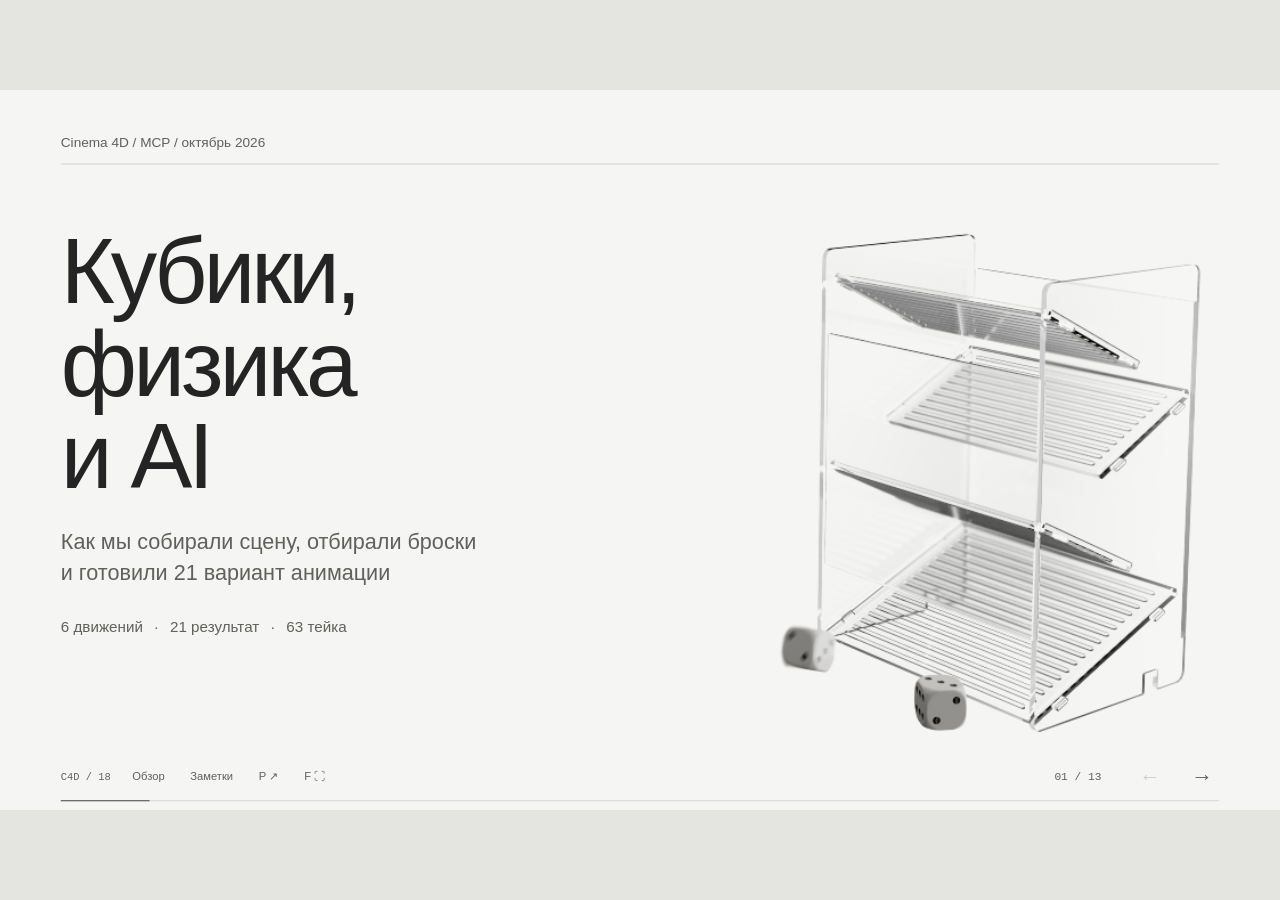
==== index.html @ 6cadf283 "Fix clipped SVG labels and preserve readable background when enlarged" ====
<!doctype html>
<html lang="ru">
<head>
<meta charset="utf-8"><meta name="viewport" content="width=device-width,initial-scale=1">
<link rel="icon" href="data:,">
<meta name="color-scheme" content="light"><title>Кубики, физика и AI · разбор кейса Cinema 4D</title>
<meta name="description" content="Разбор работы над анимацией кубиков в Cinema 4D через MCP: физика, Alembic, варианты результата и рендер."><link rel="stylesheet" href="style.css">
</head>
<body>
<div id="stage" class="stage">
<main id="deck" aria-label="Презентация: Кубики, физика и AI">

<section class="slide cover dark active" data-theme="paper" data-title="Кубики, физика и AI" data-time="35">
 <div class="cover-copy"><p class="eyebrow reveal">Cinema 4D / MCP / октябрь 2026</p><h1 class="reveal">Кубики,<br>физика<br>и AI</h1><p class="lead reveal">Как мы собирали сцену, отбирали броски<br>и готовили 21 вариант анимации</p><div class="cover-meta reveal">6 движений <span>·</span> 21 результат <span>·</span> 63 тейка</div></div>
 <figure class="hero-media reveal"><img src="assets/machine-render.png" alt="Рабочий рендер стеклянной машины с двумя кубиками"></figure>
 <template class="notes">Мы начали с фотографии аппарата, в который бросают кубики. Потом задача выросла: крупные кубики для мобильного экрана, правдоподобная физика, заданные числа, несколько движений и слои для композа. Я задавал визуальные требования и принимал результат. Агент работал с Cinema 4D через MCP, создавал сцену, готовил эксперименты и проверки. Покажу решения, которые оказались полезными, и места, где мы потратили лишние итерации.
Источник: переписка проекта; рабочий рендер из export; финальный results_manifest.json.</template>
</section>

<section class="slide paper photo-slide" data-theme="paper" data-title="Начали с фотографии" data-time="45"><p class="eyebrow reveal">01 / Референс и модель</p><h2 class="reveal">Начали с фотографии</h2><div class="input-result reveal"><figure><div class="reference-frame"><img src="assets/reference-photo.jpg" alt="Исходная фотография аппарата NARDY.PRO, которую пользователь прислал для моделирования" data-zoom></div><figcaption>На входе: фото аппарата</figcaption></figure><figure><div class="model-frame"><img src="assets/machine-render.png" alt="Смоделированная машина с кубиками" data-zoom></div><figcaption>Результат: модель и анимация в Cinema 4D</figcaption></figure></div><template class="notes">Я прислал фотографию аппарата и попросил собрать упрощённую модель без брендинга. Геометрия должна была оставаться удобной для ручной правки в Cinema 4D. Позже мы увеличили кубики ради читаемости на мобильном экране. Справа показан рабочий рендер модели.

Большая часть полезных уточнений появилась после просмотра сцены. Например, первоначальная геометрия могла выглядеть похоже на референс, но мешала кубикам проходить на следующий этаж. Потом я уточнил, что из камеры важны пересечения с первым и третьим этажами, а задняя стенка и скрытые платформы допускают пересечения. Так мы сузили задачу: исправляли пересечения, которые были видны в кадре.
Источник: сообщения о геометрии платформ и допустимых пересечениях в версиях 11–12.</template></section>

<section class="slide paper" data-theme="paper" data-title="Как устроен кубик в сцене" data-time="50">
 <p class="eyebrow reveal">02 · Архитектура сцены</p><h2 class="reveal">Как устроен кубик в сцене</h2>
 <div class="architecture"><div class="diagram-wrap"><svg class="cube-diagram" viewBox="0 0 660 450" role="img" aria-label="Слева крупная геометрия кубика с точками на гранях. Справа меньший коллайдер без точек.">
<g stroke="#242424" stroke-width="2" stroke-linejoin="round"><path fill="#fafaf8" d="M35 170 165 105 295 170 165 235Z"/><path fill="#e9e9e5" d="M35 170 165 235 165 385 35 320Z"/><path fill="#f0f0ed" d="M165 235 295 170 295 320 165 385Z"/></g>
<g fill="#242424"><ellipse cx="165" cy="170" rx="12" ry="6"/>
<g transform="matrix(1 .5 0 1 35 170)"><ellipse cx="44" cy="44" rx="10" ry="13"/><ellipse cx="86" cy="105" rx="10" ry="13"/></g>
<g transform="matrix(1 -.5 0 1 165 235)"><ellipse cx="32" cy="36" rx="10" ry="13"/><ellipse cx="65" cy="75" rx="10" ry="13"/><ellipse cx="98" cy="114" rx="10" ry="13"/></g></g>
<g fill="#bf422c" fill-opacity=".055" stroke="#bf422c" stroke-width="2" stroke-dasharray="7 6" stroke-linejoin="round"><path d="M395 200 480 158 565 200 565 298 480 340 395 298Z"/><path fill="none" d="M395 200 480 242 565 200M480 242V340"/></g>
<g font-family="Arial,sans-serif" font-size="23" text-anchor="middle"><text x="165" y="64" fill="#242424">Геометрия</text><text x="480" y="117" fill="#ac3925">Коллайдер</text></g>
</svg><p class="diagram-caption">Схема соотношения геометрии и коллайдера.<br>Размеры условные.</p></div><div class="representations">
  <article class="reveal"><span class="big-index">01</span><h3>Видимая<br>модель</h3><p>Крупнее для<br>мобильного экрана.</p></article>
  <article class="reveal"><span class="big-index">02</span><h3>Физический<br>коллайдер</h3><p>Меньше геометрии<br>внутри машины.</p></article>
  <article class="reveal"><span class="big-index">03</span><h3>Число<br>в финале</h3><p>Заранее выбираем,<br>какая грань будет сверху.</p></article>
  <article class="reveal"><span class="big-index">04</span><h3>Записанное<br>движение</h3><p>Кэш Alembic<br>для всех слоёв.</p></article>
 </div></div>
 <p class="takeaway reveal">Python использовали для сборки и проверок; в сцене оставляли нативные контроллеры.</p>
 <template class="notes">Запрос «без кучи Python-нод» не означал отказ от кода автоматизации. Код через MCP собирал нативные объекты и настройки Cinema 4D. Дальше сцена воспроизводилась с нативными контроллерами, Xpresso и кэшем. Видимая модель, коллайдер, ориентация чисел и кэш движения выполняли разные задачи. Крупная модель помогала читаемости, а меньший коллайдер позволял пройти внутри машины. Пересечения всё равно приходилось проверять из рабочей камеры.
Источник: переписка о нативном сетапе и размере кубиков; исходники физики; variants18.py и build18.py.</template>
</section>

<section class="slide paper intersection-problem" data-theme="paper" data-title="Кубик проходил сквозь платформу" data-time="35"><p class="eyebrow reveal">03 / Что было не так</p><h2 class="reveal">Кубик проходил сквозь платформу</h2><figure class="intersection-proof reveal"><img src="assets/intersection-frame04.svg?v=2" alt="Боковая проекция кубика A и верхней платформы: пересечение до исправления и отсутствие пересечения после сдвига" data-zoom><figcaption>По сохранённым данным сцены · кубик A · кадр 4 · верхняя платформа</figcaption></figure><p class="takeaway">Коллайдер был меньше модели. Он опирался на платформу, а видимый кубик уходил внутрь неё.</p><template class="notes">Это боковая проекция сохранённой геометрии, а не скриншот Cinema 4D. Взяты реальные точки модели и положение верхней платформы из manual11_source.json: кубик A, кадр 4. Слева исходное положение; красным выделена область пересечения проекций кубика и платформы. Пространственное пересечение этого кадра также подтверждается проверкой по разделяющим осям. Справа к тем же точкам применён сохранённый сдвиг из manual11_solution.json. Вращение не меняется. Толщина поверхности платформы в данных учитывает верх рёбер. Этот пример показывает ручную коррекцию версии 11, а не результат поздней настройки коллайдеров. Для камеры были важны первая и третья платформы; скрытые пересечения со второй, нижней и задней стенкой допускались.</template></section>

<section class="slide paper methods-slide" data-theme="paper" data-title="Четыре способа обойти пересечение" data-time="55"><p class="eyebrow reveal">04 / Что пробовали</p><h2 class="reveal">Четыре способа обойти пересечение</h2><div class="method-illustrations"><article class="reveal"><h3>Рост после выхода</h3><svg viewBox="0 0 310 230" aria-label="Кубик постепенно увеличивается после выхода"><path d="M25 155H285" stroke="#738084" stroke-width="9"/><g class="grow-demo"><g class=""><rect x="110" y="90" width="96" height="96" rx="12" fill="#d5d5d0" stroke="#242424" stroke-width="2"/><circle cx="124" cy="108" r="7" fill="#242424"/><circle cx="192" cy="168" r="7" fill="#242424"/></g></g></svg><p>Размер менялся на глазах.</p><p class="method-status">Отказались</p></article><article class="reveal"><h3>Обрезка геометрии</h3><svg viewBox="0 0 310 230" aria-label="Выступающая часть кубика обрезается"><defs><clipPath id="cut-demo"><rect width="310" height="155"/></clipPath></defs><g class="cut-ghost"><g class=""><rect x="110" y="90" width="96" height="96" rx="12" fill="#d5d5d0" stroke="#242424" stroke-width="2"/><circle cx="124" cy="108" r="7" fill="#242424"/><circle cx="192" cy="168" r="7" fill="#242424"/></g></g><g clip-path="url(#cut-demo)"><g class=""><rect x="110" y="90" width="96" height="96" rx="12" fill="#d5d5d0" stroke="#242424" stroke-width="2"/><circle cx="124" cy="108" r="7" fill="#242424"/><circle cx="192" cy="168" r="7" fill="#242424"/></g></g><path d="M25 155H285" stroke="#738084" stroke-width="9"/></svg><p>Часть кубика исчезала.</p><p class="method-status">Отказались</p></article><article class="reveal"><h3>Сдвиг анимации</h3><svg viewBox="0 0 310 230" aria-label="Сдвигаем геометрию кубика вверх"><path d="M25 155H285" stroke="#738084" stroke-width="9"/><g opacity=".15"><g class=""><rect x="110" y="90" width="96" height="96" rx="12" fill="#d5d5d0" stroke="#242424" stroke-width="2"/><circle cx="124" cy="108" r="7" fill="#242424"/><circle cx="192" cy="168" r="7" fill="#242424"/></g></g><g class="manual-lift"><rect x="110" y="90" width="96" height="96" rx="12" fill="#d5d5d0" stroke="#242424" stroke-width="2"/><circle cx="124" cy="108" r="7" fill="#242424"/><circle cx="192" cy="168" r="7" fill="#242424"/></g><path d="M239 132V90m-7 8 7-8 7 8" stroke="#ac3925" stroke-width="2" fill="none"/></svg><p>Каждый бросок нужно править.</p><p class="method-status">Приняли в версии 11</p></article><article class="reveal"><h3>Подъём коллайдера</h3><svg viewBox="0 0 310 230" aria-label="Поднимаем коллайдер платформы; геометрия платформы остаётся на месте"><path d="M25 155H285" stroke="#738084" stroke-width="9"/><g class="collider-lift"><g class=""><rect x="110" y="90" width="96" height="96" rx="12" fill="#d5d5d0" stroke="#242424" stroke-width="2"/><circle cx="124" cy="108" r="7" fill="#242424"/><circle cx="192" cy="168" r="7" fill="#242424"/></g><rect x="135" y="115" width="46" height="40" fill="none" stroke="#ac3925" stroke-dasharray="5 4" stroke-width="2"/><path d="M25 155H285" stroke="#ac3925" stroke-width="2" stroke-dasharray="7 5"/></g></svg><p>Платформа остаётся на месте.</p><p class="method-status">Продолжили в версии 12</p></article></div><p class="takeaway">Условные схемы сбоку. Серое: геометрия. Красный пунктир: коллайдер.</p><template class="notes">Анимации на этом слайде схематичные и объясняют механизм каждого эксперимента; это не записи симуляций. Рост выглядит как изменение размера кубика на глазах. Обрезка убирает выступающую часть геометрии. Ручная коррекция сдвигает записанную анимацию, сохраняя её вращение. В последнем варианте поднимали невидимый коллайдер платформы, чтобы маленький коллайдер кубика встречал опору раньше. Сама платформа оставалась на месте.
Мы попробовали несколько способов обойти несоответствие большого кубика и небольшой машины. Плавный рост выглядел искусственно. Обрезку кубиков в местах пересечения с этажами тоже отбросили. В версии 11 вручную корректировали записанную физику, сохраняя вращение, и этот эксперимент приняли. Но для множества бросков такой подход становится дорогим. В версии 12 проверили изменение коллайдеров видимых этажей. В финальном отчёте этого эксперимента указан подъём на 2,5 сантиметра. Изменение коллайдеров позволило проверить другой способ расчёта вместо ручной правки каждого броска.
Источник: переписка версий 03, 09, 11 и 12; collider12_final_verification.json; manual11_subframe_verification.json.</template></section>

<section class="slide paper" data-theme="paper" data-title="Меняем числа, сохраняем бросок" data-time="55">
 <p class="eyebrow reveal">05 · Управляемый игровой результат</p><h2 class="reveal">Меняем числа,<br>сохраняем бросок</h2>
 <div class="motion-layout">
  <div class="motion-copy reveal"><div class="code-flow"><div><span>ROOT</span> Записанная физика</div><div><span>MESH</span> Заранее выбранная верхняя грань</div></div></div>
  <div class="pairs reveal"><figure><div class="dice-crop"><img src="assets/pair-1-1.png" alt="Поза T03 с результатом 1:1"></div><figcaption>1 : 1</figcaption></figure><figure><div class="dice-crop"><img src="assets/pair-1-3.png" alt="Та же поза T03 с результатом 1:3"></div><figcaption>1 : 3</figcaption></figure><p class="pair-note">Один физический вариант T03</p></div>
 </div>
 <p class="takeaway reveal">Один бросок, разные числа. Выбираем грань до начала анимации.</p>
 <template class="notes">Траектория и вращение физического корня записаны в кэш. Геометрия с цифрами получает постоянную допустимую ориентацию куба, чтобы в конце сверху была нужная грань. При этом нужно компенсировать положение модели, иначе можно сместить её центр или нарушить контакт с полом. Числа меняются без нового расчёта физики и без анимации доворота в финале. Когда мы заметили странное вращение, отдельно проверяли корневое движение и ориентацию геометрии, чтобы искать причину в нужном слое.
Источник: нативный контроллер 07 DICE RESULT; area08_solver.py; кадры одного варианта T03 с разными результатами.</template>
</section>

<section class="slide dark" data-theme="paper" data-title="Шесть движений, 21 результат, 63 тейка" data-time="55">
 <p class="eyebrow reveal">06 · Масштабирование без новых симуляций</p><div class="number-strip reveal"><div><strong>6</strong><span>сохранённых движений</span></div><i>→</i><div><strong>21</strong><span>пара без учёта порядка</span></div><i>→</i><div><strong>63</strong><span>рендерных тейка</span></div></div>
 <div class="combinations reveal"><div><div id="pair-matrix" aria-label="21 комбинация чисел двух кубиков"></div><p class="micro matrix-hint">Выберите пару, чтобы увидеть её вариант.</p></div><div class="result-detail"><p class="micro">Назначение для выбранной пары</p><h3 id="selected-pair">1 : 3</h3><p id="selected-motion" class="detail-motion">Движение T03</p><p id="selected-values">Дальний 1 · ближний 3</p><div class="pass-line">Beauty <span>·</span> Shadows <span>·</span> Reflections</div><p class="small-copy">Одна библиотека Alembic:<br>движения двух кубиков в шести временных участках.<br>Геометрия остаётся в сцене.</p></div></div>
 <p class="matrix-balance reveal">Порядок пары в данных и порядок кубиков в кадре разделили.<br><strong>Большая цифра: дальний 8 / ближний 7</strong> среди 15 непарных результатов.</p>
 <template class="notes">Все комбинации двух обычных кубиков без учёта порядка дают 21 результат, включая шесть дублей. Мы распределили их по шести сохранённым движениям и подготовили по три слоя на каждый результат, всего 63 тейка. Для этого не потребовались 63 независимые симуляции. В библиотеке Alembic записаны трансформы двух кубиков; варианты переключаются временным смещением. Геометрия и материалы остаются в сцене. Для motion blur записывали промежуточные отсчёты, а единицы кэша проверяли в сантиметрах. Камеру, ранее импортированную из Blender, сохраняли.
Источник: results18_manifest_final.json; variants18.py; build18.py. Матрица на слайде построена из финального манифеста. Ещё обнаружился визуальный перекос: сортировка пар давала большую цифру преимущественно ближнему кубику. Порядок хранения пары и назначение кубикам разделили; среди 15 непарных результатов большая цифра теперь на дальнем кубике в 8 случаях, на ближнем в 7.</template>
</section>

<section class="slide paper video-slide" data-theme="paper" data-title="T06: заменили сид" data-time="65"><p class="eyebrow reveal">07 / Проверка движения</p><h2 class="reveal">T06: заменили сид</h2><div class="comparison comparison-large reveal" data-sync="quality"><figure><video src="assets/t06-before-landing.mp4" autoplay loop muted playsinline preload="auto" aria-label="T06 до замены сида"></video><figcaption>До · сид 531638</figcaption></figure><figure><video src="assets/t06-after-landing.mp4" autoplay loop muted playsinline preload="auto" aria-label="Принятый T06"></video><figcaption>Принято · сид 293535</figcaption></figure></div><p class="media-caption">Кадры 40–75 · 25 fps · без ручной правки движения</p><template class="notes">Правильные верхние грани и попадание в зону ещё не означают, что бросок выглядит естественно. Мы оценивали остаточное вращение при малом перемещении и повторное движение после почти полной остановки. Но эти численные признаки были эвристиками, а не полноценной оценкой правдоподобия. В T06 я продолжал замечать доворот, хотя технические проверки проходили. В сравнении показан фрагмент кадров 40–75 двух сидов при 25 кадрах в секунду. У принятого варианта заметное движение заканчивается примерно к 55-му кадру. Поэтому после численных проверок мы смотрели анимацию.
Источник: обратная связь по T06; repair18.py; исходные кадры сидов 531638 и 293535; t06_round3/verified.json.

В одном журнале осталось 520 проверок, не прошедших заданный фильтр. Попадание двух крупных кубиков в узкую область сильно ограничивало выбор. Вернулись к кандидату из ранних тестов. Его контрольная сетка выходила за границу примерно на четверть миллиметра; этот допуск обсудили перед приёмкой. Движение при этом не сдвигали вручную и алгоритм не меняли. Этот вариант приняли. В следующий раз я бы согласовал допуски до перебора. Журнал с параметрами и результатами помог вернуться к раннему варианту.
Источник: t06_round3/trials.json, 520 записей; t06_round3/verified.json, худший margin −0,0247226 см; сообщение «Фиксируем Т06».</template></section>

<section class="slide paper takes-slide" data-theme="paper" data-title="21 результат × 3 слоя = 63 тейка" data-time="35"><p class="eyebrow reveal">08 / Подготовка к рендеру</p><h2 class="reveal">21 результат × 3 слоя = 63 тейка</h2><div class="takes-layout reveal"><figure class="take-list-shot"><img src="assets/cinema4d-takes.png" alt="Скриншот Cinema 4D: группы 01–21 и три рендерных тейка первой группы" data-zoom><figcaption>21 группа результатов в Cinema 4D</figcaption></figure><div class="takes-explanation"><p>Для каждой пары чисел:</p><figure><img src="assets/cinema4d-takes-detail.png" alt="Вложенные тейки Beauty, Shadows и Reflections в Cinema 4D" data-zoom><figcaption>Фрагмент менеджера Takes</figcaption></figure><p class="small-copy">Beauty · Shadows · Reflections</p><p class="small-copy">Все три слоя используют одно движение.</p></div></div><template class="notes">На скриншоте настоящая сцена версии 18. Всего 21 группа результатов. В каждой три отмеченных рендерных тейка: Beauty, Shadows и Reflections. Получается 63 тейка для рендера. На общем скриншоте первая группа раскрыта, остальные свёрнуты, чтобы весь список поместился на экран. Крупный фрагмент справа показывает три слоя одной группы.
Источник: скриншоты открытой сцены `_18` в Cinema 4D, 02.11.2026; финальный манифест результатов.</template></section>

<section class="slide dark" data-theme="paper" data-title="Почему отражения выглядели пустыми" data-time="50">
 <p class="eyebrow reveal">09 · Рендер и композ</p><h2 class="reveal">Отражения были в RGB.<br>Alpha скрывала результат.</h2>
 <div class="render-passes reveal"><figure><div class="pass-image"><img src="assets/pass-beauty.png" alt="Тестовый Beauty машины и кубиков"></div><figcaption><strong>Beauty</strong><span>Машина и кубики</span></figcaption></figure><figure><div class="pass-image"><img src="assets/pass-shadows-alpha.png" alt="Alpha-канал тестового слоя теней на полу"></div><figcaption><strong>Shadows</strong><span>Alpha тестового слоя</span></figcaption></figure><figure><div class="pass-image"><img src="assets/pass-reflections-rgb.png" alt="RGB тестового слоя отражений на полу"></div><figcaption><strong>Reflections</strong><span>RGB · яркость ×4 для просмотра</span></figcaption></figure></div>
 
 <p class="takeaway reveal">Три слоя для композа. Лишние AOV убрали.</p>
 <template class="notes">В композе нужны были отдельные beauty, тени и отражения на полу, а стекло должно было сохранять прозрачность. Слой отражений выглядел пустым, и мы разбирались с интерпретацией alpha в After Effects. RGB и alpha проверяли отдельно. Здесь показаны тестовые изображения слоёв: для Shadows выведен alpha-канал, для Reflections яркость RGB увеличена в четыре раза только для просмотра. Это не доказательство готовности любого композа на произвольном фоне. Лишние AOV из тейка отражений убрали, сохранили DWAB и Refraction Affects Alpha для стекла.
Источник: переписка версий 13–15 и скриншот Interpret Footage; тестовые PNG слоёв; финальные настройки в описании версии 18.</template>
</section>

<section class="slide paper six-slide" data-theme="paper" data-title="Сравнивали шесть бросков одновременно" data-time="45"><p class="eyebrow reveal">10 / Превью для обсуждения</p><h2 class="reveal">Сравнивали шесть бросков одновременно</h2><figure class="six-video reveal"><video src="assets/review-six.mp4" poster="assets/review-six.png" autoplay loop muted playsinline controls preload="auto" aria-label="Шесть принятых вариантов физики T01–T06"></video><figcaption>T01–T06 · одинаковый ракурс · сиды подписаны в кадре</figcaption></figure><template class="notes">Когда я сказал, что вижу будто то же самое, агент сравнил старые и новые траектории и проверил используемый кэш. Изменения в данных действительно были. Однако общая сетка из 21 комбинации оказалась неудобной для обсуждения шести физических вариантов. Мы пересобрали превью: шесть крупных бросков, понятные T01–T06, сиды в кадре, отдельно сравнение до и после. Я после этого подтвердил, что вижу изменения. Точную техническую причину проблемы с отображением мы не установили, поэтому не называем её доказанным багом плеера или кэша.
Источник: сообщения «Ты мне не то видео показываешь» и «Теперь вижу»; свежие превью и проверка траекторий сохранённой сцены.</template></section>

<section class="slide paper annotation-slide" data-theme="paper" data-title="История изменений хранится в файле сцены" data-time="55"><p class="eyebrow reveal">11 / Scene → Annotation</p><h2 class="reveal">История изменений хранится в файле сцены</h2><div class="annotation-layout reveal"><div class="annotation-intro"><p>История версий<br>в теге Annotation.</p><p class="small-copy">Выбираем тег<br>у объекта Scene.<br><br>Справа открываются<br>записи об изменениях.</p></div><figure><div class="annotation-interface"><img src="assets/cinema4d-annotation-interface.png" alt="Интерфейс Cinema 4D: объект Scene и выбранный тег Annotation слева, его текст в панели Attributes справа" data-zoom><span class="tag-highlight" aria-hidden="true"></span></div><figcaption>Scene → Annotation → Attributes · нажмите для увеличения</figcaption></figure></div><p class="takeaway">T02 и T03 приняли раньше. При замене T06 их движение не меняли.</p><template class="notes">В длительном диалоге легко потерять, какой вариант уже принят и какой файл действительно актуален. Поэтому историю перенесли в Annotation на null-объекте Scene и дополнили манифестами и версиями кэша. Договорились: после приёмки T02 и T03 следующий эксперимент не должен менять их движение. В последней проверке сравнивали матрицы геометрии на промежуточных отсчётах, отчёт дал нулевую разницу. Cinema 4D также зависала во время тестов, поэтому копии и сохранения были частью процесса. Команды MCP исполнялись в главном потоке приложения. Длинные превью запускали через C4DThread, статус читали отдельно. Открытый Alembic не перезаписывали: для обновлений давали новое имя библиотеке, а тейки выбирали временной участок.
Источник: Annotation на Scene; t06_round3/accepted_verification.json; переписка о зависаниях и перезапусках Cinema 4D.</template></section>

<section class="slide lime" data-theme="paper" data-title="Что повторим в следующем проекте" data-time="40">
 <p class="eyebrow reveal">Выводы из кейса</p><h2 class="reveal">Что повторим<br>в следующем проекте</h2>
 <ol class="closing-list"><li class="reveal"><span>01</span>Разделять геометрию, физику и числа</li><li class="reveal"><span>02</span>Заранее согласовывать допуски</li><li class="reveal"><span>03</span>Не менять уже принятые броски</li><li class="reveal"><span>04</span>Показывать варианты рядом и подписывать сиды</li></ol>
 <div class="closing-bottom reveal"><blockquote>«Фиксируем Т06»</blockquote><p>6 принятых движений<br>21 результат · 63 рендерных тейка</p></div>
 <template class="notes">Я задавал требования к кадру и принимал анимацию. Агент переводил обратную связь в изменения сцены, варианты и проверки. В следующем проекте я бы раньше разделил представления объекта, явно задал допуски, завёл журнал экспериментов и сразу договорился о формате ревью. Мы не измеряли экономию времени относительно ручной работы, поэтому не делаем заявления об ускорении в несколько раз. Обсудить с командой стоит, какие результаты и проверки стоит сохранять в других задачах.
Источник: итоговая приёмка T06 и выводы по этому проекту. Заявления об экономии времени не измерялись.</template>
</section>
</main>
<footer class="hud" aria-label="Управление презентацией"><div class="hud-left"><span class="deck-mark">C4D / 18</span><button id="overview-toggle" title="Обзор слайдов (O)">Обзор</button><button id="notes-toggle" title="Заметки докладчика (N)">Заметки</button><button id="presenter-toggle" title="Заметки в отдельном окне (P)">P ↗</button><button id="fullscreen-toggle" title="Полный экран (F)">F ⛶</button></div><div class="hud-right"><span id="counter" aria-live="polite">01 / 13</span><button id="prev" aria-label="Предыдущий слайд">←</button><button id="next" aria-label="Следующий слайд">→</button></div><div class="progress-track"><div id="progress"></div></div></footer>
<aside id="notes" class="notes-panel" aria-label="Заметки докладчика" hidden><div><p class="micro">Заметки докладчика · N закрыть</p><button id="notes-close" aria-label="Закрыть заметки">×</button></div><h3 id="notes-title"></h3><p id="notes-body"></p></aside>
<div id="overview" class="overview" hidden><header><h2>Содержание</h2><button id="overview-close">Закрыть · Esc</button></header><div id="overview-items"></div></div>
</div>
<dialog id="image-viewer" aria-label="Изображение крупным планом"><button id="image-close" aria-label="Закрыть изображение">Закрыть · Esc</button><img id="image-large" alt=""></dialog>
<script src="assets/case-data.js"></script><script src="deck.js"></script>
</body></html>
---- style.css ----
:root{--ink:#242424;--paper:#f5f5f3;--soft:#60605d;--accent:#ac3925;--rule:#c8c8c3;--scale:1;--direction:1}*{box-sizing:border-box}html,body{margin:0;width:100%;height:100%;overflow:hidden}body{background:#e4e4e0;color:var(--ink);font-family:Arial,Helvetica,sans-serif;-webkit-font-smoothing:antialiased}button{font:inherit;cursor:pointer}button:focus-visible{outline:2px solid var(--accent);outline-offset:4px}.stage{position:absolute;left:50%;top:50%;width:1600px;height:900px;transform:translate(-50%,-50%) scale(var(--scale));transform-origin:center;background:var(--paper);overflow:hidden}#deck{position:absolute;inset:0}.slide{position:absolute;inset:0;display:flex;flex-direction:column;padding:54px 76px 103px;visibility:hidden;opacity:0;pointer-events:none;transform:translateX(calc(var(--direction)*14px));transition:opacity .28s ease,transform .42s cubic-bezier(.2,.7,.2,1);background:var(--paper)}.slide.active{visibility:visible;opacity:1;pointer-events:auto;transform:none;z-index:2}.slide.leaving{visibility:visible;opacity:0;transform:translateX(calc(var(--direction)*-10px));z-index:1}h1,h2,h3,p,figure,blockquote{margin:0}h1{font-size:116px;line-height:1;letter-spacing:-5px;font-weight:400}h2{font-size:62px;line-height:1.08;letter-spacing:-1.8px;font-weight:400;max-width:1400px}h3{font-size:30px;line-height:1.16;font-weight:400;letter-spacing:-.5px}p{font-size:27px;line-height:1.4}.eyebrow{font-size:17px;line-height:1.4;margin-bottom:33px;padding-bottom:14px;border-bottom:1px solid var(--rule);color:var(--soft);letter-spacing:0}.micro{font-family:Arial,sans-serif;font-size:17px;line-height:1.4;color:var(--soft)}.small-copy{font-size:22px;line-height:1.4;color:var(--soft)}.large-copy{font-size:35px;line-height:1.25}.takeaway{font-size:23px;line-height:1.35;margin-top:auto;padding-top:17px;border-top:1px solid var(--rule);color:var(--soft)}.takeaway strong{font-weight:400;color:var(--ink)}figcaption{font-size:18px;line-height:1.4;color:var(--soft)}figure img,figure video{display:block;max-width:100%}.active .reveal{animation:appear .4s ease both;animation-delay:calc(var(--order,0)*25ms)}@keyframes appear{from{opacity:0;transform:translateY(6px)}to{opacity:1;transform:none}}
/* The case object, not a decorative hero. */
.cover{justify-content:center}.cover-copy{width:800px;z-index:2}.cover .eyebrow{position:absolute;top:54px;left:76px;right:76px}.cover h1{margin-bottom:31px}.cover .lead{font-size:27px;line-height:1.4;color:var(--soft)}.cover-meta{font-size:19px;margin-top:38px;color:var(--soft)}.cover-meta span{margin:0 9px}.hero-media{position:absolute;right:63px;top:127px;width:640px;height:650px}.hero-media img{width:570px;margin:auto;image-rendering:auto}.hero-media figcaption{position:absolute;bottom:0;left:75px;font-size:16px}.brief-flow{display:flex;align-items:center;justify-content:space-between;margin:37px 0 43px;border-top:1px solid var(--rule);border-bottom:1px solid var(--rule);padding:19px 0;font-size:24px}.brief-flow i{font-style:normal;color:var(--soft)}.quote-pair{display:grid;grid-template-columns:1.15fr 1fr;gap:100px}.quote-pair blockquote{font-size:43px;line-height:1.23;max-width:640px}.constraint{padding-top:7px}.constraint .micro{margin-bottom:18px;color:var(--accent)}.constraint h3{font-size:35px;margin-bottom:20px}.constraint p:not(.micro){font-size:24px;color:var(--soft)}
/* One diagram + annotated parts. */
.architecture{display:grid;grid-template-columns:650px 1fr;gap:60px;margin-top:30px}.cube-diagram{display:block;width:610px;height:418px}.diagram-caption{font-size:16px;color:var(--soft);padding-left:44px;margin-top:8px}.representations{display:grid;grid-template-columns:1fr 1fr;column-gap:40px;row-gap:24px;padding-top:10px}.representations article{position:relative;padding-top:17px;border-top:1px solid var(--rule)}.big-index{font:15px ui-monospace,monospace;color:var(--accent);position:absolute;right:0;top:21px}.representations h3{font-size:27px;margin-bottom:15px}.representations p{font-size:21px;line-height:1.4;color:var(--soft)}
.experiment-list{margin-top:47px}.experiment{display:grid;grid-template-columns:38px 337px 1fr 250px;align-items:start;gap:18px;padding:24px 0;border-top:1px solid var(--rule)}.experiment>span{font:16px ui-monospace,monospace;color:var(--soft);padding-top:5px}.experiment h3{font-size:27px}.experiment p{font-size:23px;color:var(--soft);max-width:570px}.experiment b{font-size:19px;font-weight:400;line-height:1.4;color:var(--soft);padding-top:3px}.experiment .approved{color:var(--accent)}
.motion-layout{display:grid;grid-template-columns:1fr 1fr;gap:70px;margin-top:42px}.motion-copy>p:last-child{font-size:24px;color:var(--soft)}.code-flow{margin:24px 0;font-size:23px;line-height:1.5}.code-flow div{padding:13px 0;border-top:1px solid var(--rule)}.code-flow span{display:inline-block;width:100px;font:18px ui-monospace,monospace;color:var(--accent)}.pairs{display:grid;grid-template-columns:1fr 1fr;gap:14px;align-content:start}.pairs figure{background:#ddd}.dice-crop{width:100%;height:254px;overflow:hidden;position:relative}.dice-crop img{position:absolute;max-width:none;width:1162px;height:1162px;left:calc(50% - 617px);top:-807px}.pairs figcaption{padding:13px 0;text-align:center;font-size:29px;color:var(--ink);background:var(--paper)}.pair-note{grid-column:1/-1;text-align:center;font-size:18px;color:var(--soft)}
.number-strip{display:flex;justify-content:space-between;align-items:center;margin:0 0 23px}.number-strip>div{display:flex;align-items:center;gap:22px}.number-strip strong{font-size:84px;line-height:1.1;letter-spacing:-3px;font-weight:400}.number-strip span{font-size:26px;max-width:190px;line-height:1.25}.number-strip i{font-size:35px;color:#888;font-style:normal}.combinations{display:grid;grid-template-columns:650px 1fr;gap:95px;margin-top:18px}.matrix{border-collapse:separate;border-spacing:6px;font-family:ui-monospace,monospace}.matrix th{font-size:18px;color:var(--soft);font-weight:400;width:64px;height:27px}.matrix td{width:70px;height:45px}.matrix button{width:100%;height:100%;background:transparent;border:1px solid var(--rule);color:var(--ink);font:20px ui-monospace,monospace;transition:background .2s,color .2s}.matrix button:hover{background:#deded8}.matrix button.selected{background:var(--ink);color:var(--paper);border-color:var(--ink)}.matrix .void{color:#bbb;text-align:center}.matrix-hint{font-size:16px;margin:14px 0 0 78px}.result-detail{padding-left:35px;padding-top:7px;border-left:1px solid var(--rule)}.result-detail h3{font-size:60px;letter-spacing:-2px;margin:14px 0 6px}.result-detail>p:not(.micro):not(.small-copy){font-size:24px;margin:6px 0}.pass-line{font-size:20px;margin:22px 0}.pass-line span{padding:0 7px;color:var(--soft)}.result-detail .small-copy{font-size:21px}.matrix-balance{font-size:21px;color:var(--soft);line-height:1.3;margin-top:auto;border-top:1px solid var(--rule);padding-top:15px}.matrix-balance strong{font-weight:400;color:var(--ink)}
.quality-layout{display:grid;grid-template-columns:430px 1fr;gap:62px;margin-top:43px}.quality-copy h3{font-size:26px;margin-bottom:11px}.quality-copy>p{font-size:23px;color:var(--soft);margin-bottom:26px}.quality-copy .quality-quote{font-size:27px;color:var(--ink);margin-top:27px;line-height:1.3}.text-button{border:0;background:transparent;color:var(--accent);padding:5px 0;font-size:19px;text-decoration:underline;text-underline-offset:5px}.comparison{display:grid;grid-template-columns:1fr 1fr;gap:18px;align-content:start}.comparison video{width:100%;height:374px;object-fit:contain;background:#626262}.comparison figcaption{padding-top:13px;font-size:20px}.comparison .clip-note{grid-column:1/-1;font-size:16px;color:var(--soft);margin-top:0}
.search-story{display:grid;grid-template-columns:1fr 1.1fr;gap:90px;margin-top:40px}.search-count>strong{font-size:154px;font-weight:400;letter-spacing:-6px;line-height:1.1}.search-count p{font-size:27px;margin-top:16px}.search-resolution{padding-left:48px;padding-top:20px;border-left:1px solid var(--rule)}.search-resolution>p{font-size:30px;line-height:1.25}.tolerance{margin:29px 0;display:flex;align-items:center;gap:27px}.tolerance strong{font-size:66px;line-height:1;letter-spacing:-2px;font-weight:400;white-space:nowrap}.tolerance small{font-size:29px}.tolerance span{font-size:21px;line-height:1.4}.search-resolution .small-copy{font-size:22px}
.render-passes{display:grid;grid-template-columns:repeat(3,1fr);gap:26px;margin-top:30px}.pass-image{height:260px;position:relative;overflow:hidden;background:#171717}.pass-image img{max-width:none;position:absolute;width:472px;height:472px;left:calc(50% - 342px);top:-212px;object-fit:contain}.render-passes figure:last-child img{filter:brightness(4)}.render-passes figcaption{display:flex;flex-direction:column;gap:4px;padding-top:14px}.render-passes figcaption strong{font-size:25px;font-weight:400;color:var(--ink)}.render-passes figcaption span{font-size:18px}.render-lesson{font-size:26px;line-height:1.3;margin-top:27px}.render-lesson+.takeaway{font-size:22px}
.review-layout{display:grid;grid-template-columns:420px 1fr;gap:58px;align-items:start;margin-top:34px}.old-review>img{width:420px;margin-top:13px}.old-review blockquote{font-size:31px;line-height:1.25;margin-top:25px;max-width:410px}.new-review video{width:900px;height:427px;object-fit:contain;background:#262626}.new-review figcaption{font-size:18px;margin-top:10px}
.state-layout{display:grid;grid-template-columns:1.2fr 1fr;gap:110px;margin-top:38px}.plain-list{list-style:none;padding:0;margin:25px 0}.plain-list li{font-size:24px;line-height:1.4;padding:10px 0;border-bottom:1px solid var(--rule)}.state-copy .small-copy{font-size:21px}.state-record{border-top:1px solid var(--ink);padding-top:18px;font-family:ui-monospace,monospace}.record-top{font-size:17px;color:var(--soft);margin-bottom:17px}.state-record>p{font:31px Arial,sans-serif;margin-bottom:22px}.state-record>div:not(.record-top){display:grid;grid-template-columns:65px 1fr 88px;padding:14px 0;border-top:1px solid var(--rule);font-size:24px}.state-record b{font-weight:400}.state-record em{font-size:18px;font-style:normal;align-self:center;color:var(--soft)}.state-record footer{display:flex;gap:26px;align-items:center;margin-top:24px}.state-record footer strong{font-size:67px;font-weight:400;line-height:1}.state-record footer span{font:20px/1.4 Arial,sans-serif;color:var(--soft)}
.closing-list{list-style:none;padding:0;margin:39px 0 0}.closing-list li{font-size:30px;line-height:1.3;padding:18px 0;border-top:1px solid var(--rule)}.closing-list li span{font:17px ui-monospace,monospace;color:var(--soft);margin-right:28px;display:inline-block;width:30px}.closing-bottom{display:flex;justify-content:space-between;align-items:end;margin-top:auto}.closing-bottom blockquote{font-size:40px;letter-spacing:-1px}.closing-bottom p{font-size:21px;text-align:right;line-height:1.4;color:var(--soft)}
.hud{position:absolute;bottom:24px;left:76px;right:76px;height:36px;z-index:10;display:flex;align-items:center;justify-content:space-between;color:var(--soft)}.hud-left,.hud-right{display:flex;align-items:center;gap:22px}.deck-mark{font-size:13px;font-family:ui-monospace,monospace}.hud button{border:0;background:transparent;color:inherit;font-size:14px;padding:7px 5px;transition:color .2s}.hud button:hover{color:var(--ink)}.hud-right button{font-size:27px;padding:0 8px}.hud-right button:disabled{opacity:.25;cursor:default}#counter{font:14px ui-monospace,monospace;min-width:76px}.progress-track{position:absolute;left:0;right:0;bottom:-13px;height:1px;background:#d0d0ca}#progress{height:1px;background:var(--ink);width:8.333%;transition:width .4s ease}.notes-panel{position:absolute;right:24px;top:24px;bottom:84px;width:550px;padding:30px;background:var(--paper);color:var(--ink);z-index:30;box-shadow:0 0 0 100vmax #0007;overflow:auto;border:1px solid var(--rule)}.notes-panel>div{display:flex;justify-content:space-between;align-items:start;gap:20px}.notes-panel button{background:none;border:0;font-size:28px}.notes-panel h3{font-size:31px;margin:25px 0 20px}.notes-panel #notes-body{font-size:23px;line-height:1.5;white-space:pre-line}.notes-panel .micro{font-size:14px}.overview{position:absolute;inset:0;padding:65px 76px;background:var(--paper);z-index:40;overflow:auto}.overview header{display:flex;justify-content:space-between;align-items:center;margin-bottom:35px}.overview h2{font-size:48px}.overview header button{background:none;border:0;font-size:20px}#overview-items{display:grid;grid-template-columns:1fr 1fr;gap:0 58px}#overview-items button{display:flex;text-align:left;align-items:center;gap:20px;background:transparent;border:0;border-top:1px solid var(--rule);color:inherit;padding:22px 0;font-size:24px;line-height:1.2;transition:color .2s}#overview-items button span{color:var(--soft);font:17px ui-monospace,monospace}#overview-items button.current,#overview-items button:hover{color:var(--accent)}[hidden]{display:none!important}.notes-panel:not([hidden]),.overview:not([hidden]){animation:appear .25s ease both}@media(prefers-reduced-motion:reduce){*,*:before,*:after{animation:none!important;transition:none!important}}@media print{html,body{overflow:visible;height:auto;background:white}.stage{position:static;transform:none;width:1600px;height:auto;overflow:visible}.slide{position:relative;visibility:visible;opacity:1;transform:none;height:900px;page-break-after:always;break-after:page}.reveal{animation:none!important}.hud,.notes-panel,.overview{display:none!important}*{-webkit-print-color-adjust:exact;print-color-adjust:exact}@page{size:1600px 900px;margin:0}}
.hero-media figcaption{bottom:-20px}
/* Larger evidence, short on-slide captions. */
.input-result{display:grid;grid-template-columns:1fr 1fr;gap:80px;margin-top:22px}.input-result figure{min-width:0}.reference-frame,.model-frame{height:545px;position:relative;overflow:hidden}.reference-frame{background:#fff}.reference-frame img{position:absolute;max-width:none;width:790px;height:auto;top:-232px;left:calc(50% - 395px)}.model-frame img{height:100%;width:100%;object-fit:contain}.input-result figcaption{font-size:24px;padding-top:14px;text-align:center}.photo-slide h2{font-size:56px}.photo-slide .eyebrow{margin-bottom:22px}
.comparison-large{margin:25px auto 0;grid-template-columns:1fr 1fr;gap:34px;width:1120px}.comparison-large video{height:490px;width:100%;object-fit:contain;background:#626262}.comparison-large figcaption{font-size:25px}.media-caption{font-size:19px;color:var(--soft);text-align:center;margin-top:20px}.video-slide h2{font-size:56px}
.takes-layout{display:grid;grid-template-columns:520px 1fr;gap:90px;margin-top:22px}.take-list-shot{display:flex;flex-direction:column;align-items:center}.take-list-shot>img{height:565px;width:auto}.take-list-shot figcaption{padding-top:10px}.takes-explanation{padding-top:25px}.takes-explanation>p{font-size:30px;margin-bottom:26px}.takes-explanation figure{margin:20px 0 28px}.takes-explanation img{width:100%;max-height:340px;object-fit:contain;object-position:left top}.takes-explanation figcaption{padding-top:10px}.takes-explanation .small-copy{font-size:25px;color:var(--soft)}
.six-video{margin:20px auto 0;width:100%;text-align:center}.six-video video{width:100%;height:570px;object-fit:contain;background:transparent}.six-video figcaption{font-size:20px;margin-top:9px}.six-slide h2{font-size:52px}.six-slide .eyebrow{margin-bottom:20px}
.annotation-layout{display:grid;grid-template-columns:300px 1fr;gap:60px;align-items:start;margin-top:58px}.annotation-intro p{font-size:30px;line-height:1.4}.annotation-intro .small-copy{font-size:22px;margin-top:42px}.annotation-layout figure img{width:100%;max-height:480px;object-fit:contain}.annotation-layout figcaption{margin-top:16px;font-size:20px}.annotation-slide h2{font-size:55px}
.render-passes{margin-top:32px}.pass-image{height:360px}.pass-image img{width:610px;height:610px;left:calc(50% - 440px);top:-250px}.render-passes figcaption span{font-size:19px}.render-passes figcaption{padding-top:13px}
.motion-layout{grid-template-columns:390px 1fr;gap:65px;margin-top:48px}.motion-copy{padding-top:45px}.pairs .dice-crop{height:350px}.pairs .dice-crop img{width:1450px;height:1450px;left:calc(50% - 770px);top:-1005px}.pairs figcaption{font-size:33px}.code-flow div{font-size:25px}.code-flow span{display:block;margin-bottom:8px}
img[data-zoom]{cursor:zoom-in}img[data-zoom]:focus-visible{outline:2px solid var(--accent);outline-offset:5px}#image-viewer{position:fixed;inset:0;margin:auto;width:96vw;height:94vh;max-width:none;max-height:none;border:0;padding:55px 24px 20px;background:#202020;color:#fff;overflow:auto}#image-viewer::backdrop{background:#000b}#image-large{display:block;max-width:100%;max-height:100%;width:auto;height:auto;object-fit:contain;margin:auto}#image-close{position:absolute;right:22px;top:14px;border:0;background:none;color:#eee;font-size:18px;padding:8px;cursor:pointer}
.intersection-proof{margin-top:24px}.intersection-proof img{width:100%;height:535px;object-fit:contain}.intersection-proof figcaption{text-align:center;font-size:18px;margin-top:5px}.intersection-problem h2,.methods-slide h2{font-size:55px}.intersection-problem .takeaway{font-size:23px}.method-illustrations{display:grid;grid-template-columns:repeat(4,1fr);gap:30px;margin-top:65px}.method-illustrations h3{font-size:28px;min-height:68px}.method-illustrations svg{display:block;width:100%;height:270px;overflow:visible}.method-illustrations p{font-size:23px;color:var(--soft);line-height:1.35;margin-top:17px}.method-illustrations .method-status{color:var(--ink);font-size:21px;margin-top:23px}.methods-slide .takeaway{font-size:21px}.grow-demo{transform-origin:158px 155px;animation:growth 5s ease-in-out infinite}.manual-lift,.collider-lift{animation:lift 5s ease-in-out infinite}.cut-ghost{animation:cutaway 5s ease-in-out infinite}.slide:not(.active) .grow-demo,.slide:not(.active) .manual-lift,.slide:not(.active) .collider-lift,.slide:not(.active) .cut-ghost{animation-play-state:paused}@keyframes growth{0%,15%,100%{transform:translateY(-31px) scale(.58)}55%,85%{transform:translateY(-31px) scale(1)}}@keyframes lift{0%,15%,100%{transform:translateY(0)}55%,85%{transform:translateY(-31px)}}@keyframes cutaway{0%,15%,100%{opacity:1}55%,85%{opacity:0}}@media(prefers-reduced-motion:reduce){.grow-demo{transform:translateY(-31px)}.manual-lift,.collider-lift{transform:translateY(-31px)}.cut-ghost{opacity:0}}
.annotation-layout{grid-template-columns:275px 1fr;gap:55px;margin-top:24px;align-items:center}.annotation-intro p{font-size:28px}.annotation-intro .small-copy{font-size:23px;margin-top:32px}.annotation-interface{position:relative;width:704px;margin:auto}.annotation-layout .annotation-interface img{width:100%;height:auto;max-height:none;display:block}.tag-highlight{position:absolute;left:37.2%;top:19.1%;width:3.1%;height:3.1%;border:2px solid #ff724e;pointer-events:none}.annotation-layout figcaption{text-align:center;font-size:17px;margin-top:9px}.annotation-slide h2{font-size:51px}
.annotation-interface{width:860px}.tag-highlight{top:25.2%;height:4.1%}
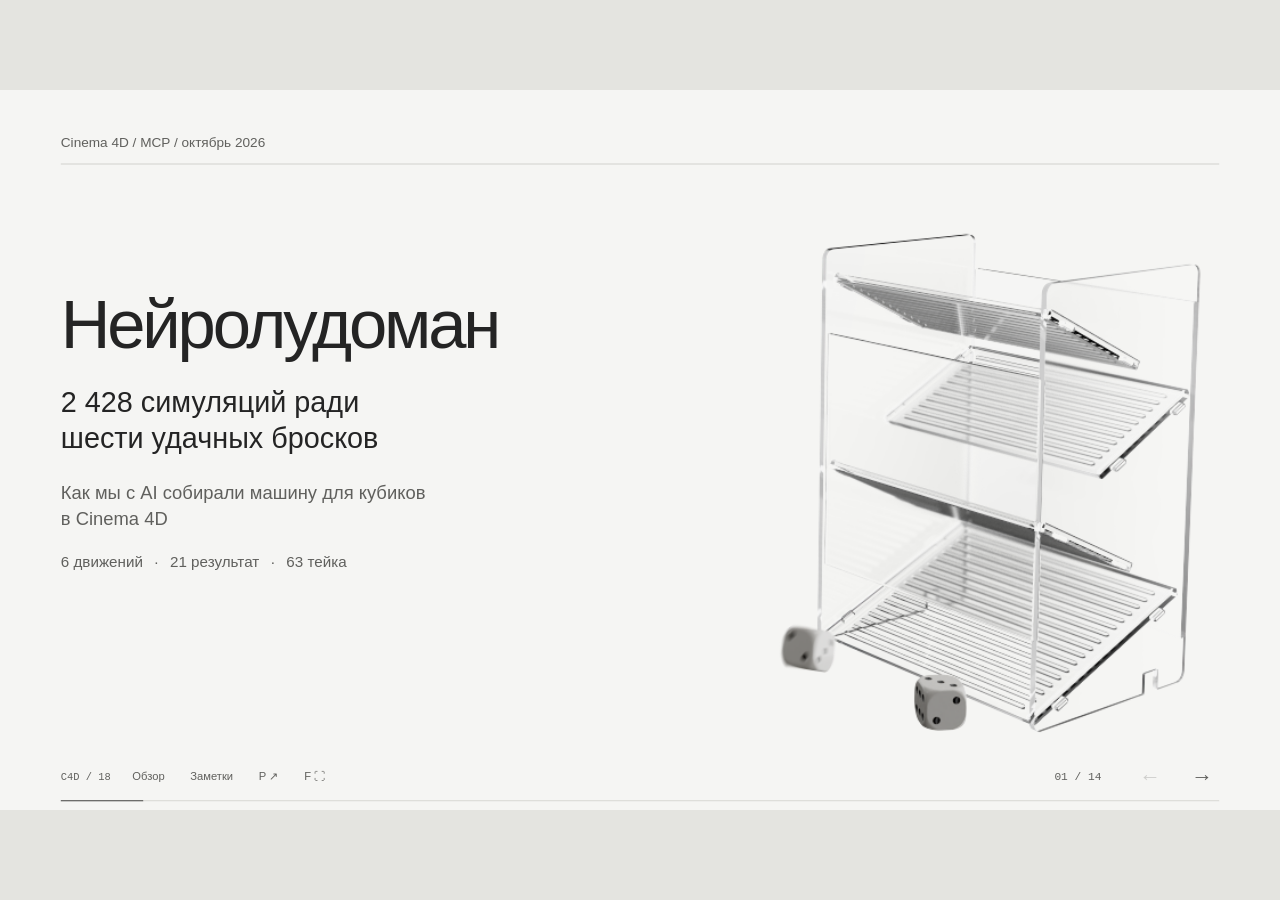
==== commit b6d5fd39: "Rename deck Neuro-ludoman and add looping final render" ====
--- a/index.html
+++ b/index.html
@@ -3,15 +3,15 @@
 <head>
 <meta charset="utf-8"><meta name="viewport" content="width=device-width,initial-scale=1">
 <link rel="icon" href="data:,">
-<meta name="color-scheme" content="light"><title>Кубики, физика и AI · разбор кейса Cinema 4D</title>
+<meta name="color-scheme" content="light"><title>Нейролудоман · разбор кейса Cinema 4D</title>
 <meta name="description" content="Разбор работы над анимацией кубиков в Cinema 4D через MCP: физика, Alembic, варианты результата и рендер."><link rel="stylesheet" href="style.css">
 </head>
 <body>
 <div id="stage" class="stage">
-<main id="deck" aria-label="Презентация: Кубики, физика и AI">
+<main id="deck" aria-label="Презентация: Нейролудоман">
 
-<section class="slide cover dark active" data-theme="paper" data-title="Кубики, физика и AI" data-time="35">
- <div class="cover-copy"><p class="eyebrow reveal">Cinema 4D / MCP / октябрь 2026</p><h1 class="reveal">Кубики,<br>физика<br>и AI</h1><p class="lead reveal">Как мы собирали сцену, отбирали броски<br>и готовили 21 вариант анимации</p><div class="cover-meta reveal">6 движений <span>·</span> 21 результат <span>·</span> 63 тейка</div></div>
+<section class="slide cover dark active" data-theme="paper" data-title="Нейролудоман" data-time="35">
+ <div class="cover-copy"><p class="eyebrow reveal">Cinema 4D / MCP / октябрь 2026</p><h1 class="reveal">Нейролудоман</h1><p class="lead reveal">2 428 симуляций ради<br>шести удачных бросков</p><p class="cover-context reveal">Как мы с AI собирали машину для кубиков<br>в Cinema 4D</p><div class="cover-meta reveal">6 движений <span>·</span> 21 результат <span>·</span> 63 тейка</div></div>
  <figure class="hero-media reveal"><img src="assets/machine-render.png" alt="Рабочий рендер стеклянной машины с двумя кубиками"></figure>
  <template class="notes">Мы начали с фотографии аппарата, в который бросают кубики. Потом задача выросла: крупные кубики для мобильного экрана, правдоподобная физика, заданные числа, несколько движений и слои для композа. Я задавал визуальные требования и принимал результат. Агент работал с Cinema 4D через MCP, создавал сцену, готовил эксперименты и проверки. Покажу решения, которые оказались полезными, и места, где мы потратили лишние итерации.
 Источник: переписка проекта; рабочий рендер из export; финальный results_manifest.json.</template>
@@ -42,7 +42,9 @@
 Источник: переписка о нативном сетапе и размере кубиков; исходники физики; variants18.py и build18.py.</template>
 </section>
 
-<section class="slide paper intersection-problem" data-theme="paper" data-title="Кубик проходил сквозь платформу" data-time="35"><p class="eyebrow reveal">03 / Что было не так</p><h2 class="reveal">Кубик проходил сквозь платформу</h2><figure class="intersection-proof reveal"><img src="assets/intersection-frame04.svg?v=2" alt="Боковая проекция кубика A и верхней платформы: пересечение до исправления и отсутствие пересечения после сдвига" data-zoom><figcaption>По сохранённым данным сцены · кубик A · кадр 4 · верхняя платформа</figcaption></figure><p class="takeaway">Коллайдер был меньше модели. Он опирался на платформу, а видимый кубик уходил внутрь неё.</p><template class="notes">Это боковая проекция сохранённой геометрии, а не скриншот Cinema 4D. Взяты реальные точки модели и положение верхней платформы из manual11_source.json: кубик A, кадр 4. Слева исходное положение; красным выделена область пересечения проекций кубика и платформы. Пространственное пересечение этого кадра также подтверждается проверкой по разделяющим осям. Справа к тем же точкам применён сохранённый сдвиг из manual11_solution.json. Вращение не меняется. Толщина поверхности платформы в данных учитывает верх рёбер. Этот пример показывает ручную коррекцию версии 11, а не результат поздней настройки коллайдеров. Для камеры были важны первая и третья платформы; скрытые пересечения со второй, нижней и задней стенкой допускались.</template></section>
+<section class="slide paper intersection-problem" data-theme="paper" data-title="Запекли физику и поправили траекторию" data-time="50"><p class="eyebrow reveal">03 / Что было не так</p><h2 class="reveal">Запекли физику и поправили траекторию</h2><div class="bake-sequence reveal"><span>Рассчитали физику</span><i>→</i><span>Запекли движение в кэш</span><i>→</i><span>Поправили траекторию</span></div><p class="manual-request reveal">Я попросил агента попробовать вручную отодвинуть кубики от платформ,<br>взяв за основу запечённую симуляцию и сохранив вращение.</p><figure class="intersection-proof reveal"><img src="assets/intersection-frame04.svg?v=2" alt="Боковая проекция кубика A и верхней платформы: пересечение до исправления и отсутствие пересечения после сдвига" data-zoom><figcaption>По сохранённым данным сцены · кубик A · кадр 4 · верхняя платформа</figcaption></figure><p class="takeaway">Версию 11 приняли. Но для каждого нового броска такую правку пришлось бы повторять.</p><template class="notes">Сначала рассчитали настоящую физику и запекли движение кубиков. Затем я попросил агента на основе этого кэша попробовать вручную поправить траекторию: отодвинуть кубики от видимых платформ, по возможности сохранив исходное движение и вращение. Поправки положения записали отдельно от исходной анимации, чтобы их можно было редактировать. Вращение оставили исходным. Этот эксперимент версии 11 приняли. Для новых бросков пришлось бы повторять коррекцию, поэтому дальше попробовали изменить коллайдеры платформ.
+
+Это боковая проекция сохранённой геометрии, а не скриншот Cinema 4D. Взяты реальные точки модели и положение верхней платформы из manual11_source.json: кубик A, кадр 4. Слева исходное положение; красным выделена область пересечения проекций кубика и платформы. Пространственное пересечение этого кадра также подтверждается проверкой по разделяющим осям. Справа к тем же точкам применён сохранённый сдвиг из manual11_solution.json. Вращение не меняется. Толщина поверхности платформы в данных учитывает верх рёбер. Этот пример показывает ручную коррекцию версии 11, а не результат поздней настройки коллайдеров. Для камеры были важны первая и третья платформы; скрытые пересечения со второй, нижней и задней стенкой допускались.</template></section>
 
 <section class="slide paper methods-slide" data-theme="paper" data-title="Четыре способа обойти пересечение" data-time="55"><p class="eyebrow reveal">04 / Что пробовали</p><h2 class="reveal">Четыре способа обойти пересечение</h2><div class="method-illustrations"><article class="reveal"><h3>Рост после выхода</h3><svg viewBox="0 0 310 230" aria-label="Кубик постепенно увеличивается после выхода"><path d="M25 155H285" stroke="#738084" stroke-width="9"/><g class="grow-demo"><g class=""><rect x="110" y="90" width="96" height="96" rx="12" fill="#d5d5d0" stroke="#242424" stroke-width="2"/><circle cx="124" cy="108" r="7" fill="#242424"/><circle cx="192" cy="168" r="7" fill="#242424"/></g></g></svg><p>Размер менялся на глазах.</p><p class="method-status">Отказались</p></article><article class="reveal"><h3>Обрезка геометрии</h3><svg viewBox="0 0 310 230" aria-label="Выступающая часть кубика обрезается"><defs><clipPath id="cut-demo"><rect width="310" height="155"/></clipPath></defs><g class="cut-ghost"><g class=""><rect x="110" y="90" width="96" height="96" rx="12" fill="#d5d5d0" stroke="#242424" stroke-width="2"/><circle cx="124" cy="108" r="7" fill="#242424"/><circle cx="192" cy="168" r="7" fill="#242424"/></g></g><g clip-path="url(#cut-demo)"><g class=""><rect x="110" y="90" width="96" height="96" rx="12" fill="#d5d5d0" stroke="#242424" stroke-width="2"/><circle cx="124" cy="108" r="7" fill="#242424"/><circle cx="192" cy="168" r="7" fill="#242424"/></g></g><path d="M25 155H285" stroke="#738084" stroke-width="9"/></svg><p>Часть кубика исчезала.</p><p class="method-status">Отказались</p></article><article class="reveal"><h3>Сдвиг анимации</h3><svg viewBox="0 0 310 230" aria-label="Сдвигаем геометрию кубика вверх"><path d="M25 155H285" stroke="#738084" stroke-width="9"/><g opacity=".15"><g class=""><rect x="110" y="90" width="96" height="96" rx="12" fill="#d5d5d0" stroke="#242424" stroke-width="2"/><circle cx="124" cy="108" r="7" fill="#242424"/><circle cx="192" cy="168" r="7" fill="#242424"/></g></g><g class="manual-lift"><rect x="110" y="90" width="96" height="96" rx="12" fill="#d5d5d0" stroke="#242424" stroke-width="2"/><circle cx="124" cy="108" r="7" fill="#242424"/><circle cx="192" cy="168" r="7" fill="#242424"/></g><path d="M239 132V90m-7 8 7-8 7 8" stroke="#ac3925" stroke-width="2" fill="none"/></svg><p>Каждый бросок нужно править.</p><p class="method-status">Приняли в версии 11</p></article><article class="reveal"><h3>Подъём коллайдера</h3><svg viewBox="0 0 310 230" aria-label="Поднимаем коллайдер платформы; геометрия платформы остаётся на месте"><path d="M25 155H285" stroke="#738084" stroke-width="9"/><g class="collider-lift"><g class=""><rect x="110" y="90" width="96" height="96" rx="12" fill="#d5d5d0" stroke="#242424" stroke-width="2"/><circle cx="124" cy="108" r="7" fill="#242424"/><circle cx="192" cy="168" r="7" fill="#242424"/></g><rect x="135" y="115" width="46" height="40" fill="none" stroke="#ac3925" stroke-dasharray="5 4" stroke-width="2"/><path d="M25 155H285" stroke="#ac3925" stroke-width="2" stroke-dasharray="7 5"/></g></svg><p>Платформа остаётся на месте.</p><p class="method-status">Продолжили в версии 12</p></article></div><p class="takeaway">Условные схемы сбоку. Серое: геометрия. Красный пунктир: коллайдер.</p><template class="notes">Анимации на этом слайде схематичные и объясняют механизм каждого эксперимента; это не записи симуляций. Рост выглядит как изменение размера кубика на глазах. Обрезка убирает выступающую часть геометрии. Ручная коррекция сдвигает записанную анимацию, сохраняя её вращение. В последнем варианте поднимали невидимый коллайдер платформы, чтобы маленький коллайдер кубика встречал опору раньше. Сама платформа оставалась на месте.
 Мы попробовали несколько способов обойти несоответствие большого кубика и небольшой машины. Плавный рост выглядел искусственно. Обрезку кубиков в местах пересечения с этажами тоже отбросили. В версии 11 вручную корректировали записанную физику, сохраняя вращение, и этот эксперимент приняли. Но для множества бросков такой подход становится дорогим. В версии 12 проверили изменение коллайдеров видимых этажей. В финальном отчёте этого эксперимента указан подъём на 2,5 сантиметра. Изменение коллайдеров позволило проверить другой способ расчёта вместо ручной правки каждого броска.
@@ -91,15 +93,29 @@
 <section class="slide paper annotation-slide" data-theme="paper" data-title="История изменений хранится в файле сцены" data-time="55"><p class="eyebrow reveal">11 / Scene → Annotation</p><h2 class="reveal">История изменений хранится в файле сцены</h2><div class="annotation-layout reveal"><div class="annotation-intro"><p>История версий<br>в теге Annotation.</p><p class="small-copy">Выбираем тег<br>у объекта Scene.<br><br>Справа открываются<br>записи об изменениях.</p></div><figure><div class="annotation-interface"><img src="assets/cinema4d-annotation-interface.png" alt="Интерфейс Cinema 4D: объект Scene и выбранный тег Annotation слева, его текст в панели Attributes справа" data-zoom><span class="tag-highlight" aria-hidden="true"></span></div><figcaption>Scene → Annotation → Attributes · нажмите для увеличения</figcaption></figure></div><p class="takeaway">T02 и T03 приняли раньше. При замене T06 их движение не меняли.</p><template class="notes">В длительном диалоге легко потерять, какой вариант уже принят и какой файл действительно актуален. Поэтому историю перенесли в Annotation на null-объекте Scene и дополнили манифестами и версиями кэша. Договорились: после приёмки T02 и T03 следующий эксперимент не должен менять их движение. В последней проверке сравнивали матрицы геометрии на промежуточных отсчётах, отчёт дал нулевую разницу. Cinema 4D также зависала во время тестов, поэтому копии и сохранения были частью процесса. Команды MCP исполнялись в главном потоке приложения. Длинные превью запускали через C4DThread, статус читали отдельно. Открытый Alembic не перезаписывали: для обновлений давали новое имя библиотеке, а тейки выбирали временной участок.
 Источник: Annotation на Scene; t06_round3/accepted_verification.json; переписка о зависаниях и перезапусках Cinema 4D.</template></section>
 
-<section class="slide lime" data-theme="paper" data-title="Что повторим в следующем проекте" data-time="40">
- <p class="eyebrow reveal">Выводы из кейса</p><h2 class="reveal">Что повторим<br>в следующем проекте</h2>
- <ol class="closing-list"><li class="reveal"><span>01</span>Разделять геометрию, физику и числа</li><li class="reveal"><span>02</span>Заранее согласовывать допуски</li><li class="reveal"><span>03</span>Не менять уже принятые броски</li><li class="reveal"><span>04</span>Показывать варианты рядом и подписывать сиды</li></ol>
- <div class="closing-bottom reveal"><blockquote>«Фиксируем Т06»</blockquote><p>6 принятых движений<br>21 результат · 63 рендерных тейка</p></div>
- <template class="notes">Я задавал требования к кадру и принимал анимацию. Агент переводил обратную связь в изменения сцены, варианты и проверки. В следующем проекте я бы раньше разделил представления объекта, явно задал допуски, завёл журнал экспериментов и сразу договорился о формате ревью. Мы не измеряли экономию времени относительно ручной работы, поэтому не делаем заявления об ускорении в несколько раз. Обсудить с командой стоит, какие результаты и проверки стоит сохранять в других задачах.
-Источник: итоговая приёмка T06 и выводы по этому проекту. Заявления об экономии времени не измерялись.</template>
+<section class="slide paper results-slide" data-theme="paper" data-title="Что мне понравилось в этой работе" data-time="55">
+ <p class="eyebrow reveal">Итоги</p><h2 class="reveal">Что мне понравилось в этой работе</h2>
+ <div class="results-layout">
+ <div class="results-points">
+ <article class="reveal"><span>01</span><div><h3>Модель по фотографии</h3><p>Воссоздали аппарат обычными примитивами.<br>Геометрия осталась редактируемой, без Python-нод.</p></div></article>
+ <article class="reveal"><span>02</span><div><h3>Физика с заданным местом посадки</h3><p>Агент менял сиды и проверял попадание в зону.<br>Я смотрел отобранные варианты и оценивал движение.</p></div></article>
+ <article class="reveal"><span>03</span><div><h3>Настроенные слои и тейки</h3><p>Разобрались с AOV и подготовили 63 тейка:<br>Beauty, Shadows и Reflections для 21 результата.</p></div></article>
+ <article class="reveal"><span>04</span><div><h3>История прямо в сцене</h3><p>Тег Annotation помогал быстро понять,<br>что изменили и приняли в каждой версии файла.</p></div></article>
+ </div>
+ <aside class="results-stat reveal"><strong>2 428</strong><p>тестовых симуляций<br>в сохранённых журналах</p><div class="stat-rule"></div><b>6</b><p>принятых вариантов<br>движения</p><small>Число тестов подтверждено журналами.<br>Полного счётчика всех запусков нет.</small></aside>
+ </div>
+ <template class="notes">Больше всего мне понравилось, что мы воссоздали аппарат по фотографии обычными примитивами Cinema 4D. Геометрию можно дальше редактировать без Python-нод. При этом сам агент использовал Python через MCP для автоматизации сборки и проверок.
+
+Мы настроили физику и задали область Cubes_Area, где должны оказаться кубики. Агент перебирал сиды, рассчитывал движение и автоматически проверял положение кубиков. Мне показывал кандидатов, прошедших проверки. Но попадание в зону ещё не гарантирует естественного движения: я смотрел превью и отклонял неудачные докручивания. В итоге приняли шесть вариантов.
+
+В 17 сохранённых журналах найдено 2 428 записей о тестовых симуляциях. Это число тестов с разными сидами и настройками, а не число уникальных сидов. Повторные запекания и отдельные проверки вне этих журналов в сумму не входят. Поэтому это подтверждённое число записанных тестов, а не точный общий счётчик всех запусков. Для финального T06 приняли небольшой допуск к границе зоны.
+
+Также настроили AOV и слои для композа, убрали лишние пассы и собрали 63 рендерных тейка для 21 комбинации чисел. Историю изменений и приёмок записывали в Annotation на объекте Scene, чтобы понимать, что сделано в каждой версии файла.
+Источник подсчёта: assets/simulation-audit.json.</template>
 </section>
+<section class="slide paper finale-slide" data-theme="paper" data-title="Результат" data-time="10"><div class="finale-label reveal"><p class="eyebrow">Финал</p><h2>Вот что<br>получилось</h2></div><figure class="finale-video reveal"><video src="assets/final-render.mp4" poster="assets/final-render.jpg" autoplay loop muted playsinline controls preload="metadata" aria-label="Итоговый рендер машины и броска кубиков"></video></figure><template class="notes">Итоговое видео, предоставленное автором. Воспроизводится автоматически без звука и повторяется по кругу. Можно оставить на экране во время вопросов.</template></section>
 </main>
-<footer class="hud" aria-label="Управление презентацией"><div class="hud-left"><span class="deck-mark">C4D / 18</span><button id="overview-toggle" title="Обзор слайдов (O)">Обзор</button><button id="notes-toggle" title="Заметки докладчика (N)">Заметки</button><button id="presenter-toggle" title="Заметки в отдельном окне (P)">P ↗</button><button id="fullscreen-toggle" title="Полный экран (F)">F ⛶</button></div><div class="hud-right"><span id="counter" aria-live="polite">01 / 13</span><button id="prev" aria-label="Предыдущий слайд">←</button><button id="next" aria-label="Следующий слайд">→</button></div><div class="progress-track"><div id="progress"></div></div></footer>
+<footer class="hud" aria-label="Управление презентацией"><div class="hud-left"><span class="deck-mark">C4D / 18</span><button id="overview-toggle" title="Обзор слайдов (O)">Обзор</button><button id="notes-toggle" title="Заметки докладчика (N)">Заметки</button><button id="presenter-toggle" title="Заметки в отдельном окне (P)">P ↗</button><button id="fullscreen-toggle" title="Полный экран (F)">F ⛶</button></div><div class="hud-right"><span id="counter" aria-live="polite">01 / 14</span><button id="prev" aria-label="Предыдущий слайд">←</button><button id="next" aria-label="Следующий слайд">→</button></div><div class="progress-track"><div id="progress"></div></div></footer>
 <aside id="notes" class="notes-panel" aria-label="Заметки докладчика" hidden><div><p class="micro">Заметки докладчика · N закрыть</p><button id="notes-close" aria-label="Закрыть заметки">×</button></div><h3 id="notes-title"></h3><p id="notes-body"></p></aside>
 <div id="overview" class="overview" hidden><header><h2>Содержание</h2><button id="overview-close">Закрыть · Esc</button></header><div id="overview-items"></div></div>
 </div>
--- a/style.css
+++ b/style.css
@@ -26,3 +26,10 @@
 .intersection-proof{margin-top:24px}.intersection-proof img{width:100%;height:535px;object-fit:contain}.intersection-proof figcaption{text-align:center;font-size:18px;margin-top:5px}.intersection-problem h2,.methods-slide h2{font-size:55px}.intersection-problem .takeaway{font-size:23px}.method-illustrations{display:grid;grid-template-columns:repeat(4,1fr);gap:30px;margin-top:65px}.method-illustrations h3{font-size:28px;min-height:68px}.method-illustrations svg{display:block;width:100%;height:270px;overflow:visible}.method-illustrations p{font-size:23px;color:var(--soft);line-height:1.35;margin-top:17px}.method-illustrations .method-status{color:var(--ink);font-size:21px;margin-top:23px}.methods-slide .takeaway{font-size:21px}.grow-demo{transform-origin:158px 155px;animation:growth 5s ease-in-out infinite}.manual-lift,.collider-lift{animation:lift 5s ease-in-out infinite}.cut-ghost{animation:cutaway 5s ease-in-out infinite}.slide:not(.active) .grow-demo,.slide:not(.active) .manual-lift,.slide:not(.active) .collider-lift,.slide:not(.active) .cut-ghost{animation-play-state:paused}@keyframes growth{0%,15%,100%{transform:translateY(-31px) scale(.58)}55%,85%{transform:translateY(-31px) scale(1)}}@keyframes lift{0%,15%,100%{transform:translateY(0)}55%,85%{transform:translateY(-31px)}}@keyframes cutaway{0%,15%,100%{opacity:1}55%,85%{opacity:0}}@media(prefers-reduced-motion:reduce){.grow-demo{transform:translateY(-31px)}.manual-lift,.collider-lift{transform:translateY(-31px)}.cut-ghost{opacity:0}}
 .annotation-layout{grid-template-columns:275px 1fr;gap:55px;margin-top:24px;align-items:center}.annotation-intro p{font-size:28px}.annotation-intro .small-copy{font-size:23px;margin-top:32px}.annotation-interface{position:relative;width:704px;margin:auto}.annotation-layout .annotation-interface img{width:100%;height:auto;max-height:none;display:block}.tag-highlight{position:absolute;left:37.2%;top:19.1%;width:3.1%;height:3.1%;border:2px solid #ff724e;pointer-events:none}.annotation-layout figcaption{text-align:center;font-size:17px;margin-top:9px}.annotation-slide h2{font-size:51px}
 .annotation-interface{width:860px}.tag-highlight{top:25.2%;height:4.1%}
+.intersection-problem h2{font-size:51px}.bake-sequence{display:flex;align-items:center;justify-content:space-between;border-bottom:1px solid var(--rule);padding:18px 0;margin-top:16px;font-size:25px}.bake-sequence i{font-style:normal;color:var(--soft)}.manual-request{font-size:25px;line-height:1.35;margin-top:18px}.intersection-proof{margin-top:9px}.intersection-proof img{height:390px}.intersection-proof figcaption{font-size:17px;margin-top:0}.intersection-problem .takeaway{font-size:22px}
+
+.results-slide h2{font-size:54px}.results-layout{display:grid;grid-template-columns:1fr 350px;gap:66px;margin-top:42px}.results-points article{display:flex;gap:24px;padding:19px 0;border-top:1px solid var(--rule)}.results-points article>span{font:18px ui-monospace,monospace;color:var(--soft);padding-top:5px}.results-points h3{font-size:29px;font-weight:400;margin:0 0 10px}.results-points p{font-size:23px;line-height:1.35;color:var(--soft);margin:0}.results-stat{border-left:1px solid var(--rule);padding:20px 0 0 40px}.results-stat strong{display:block;font-size:87px;font-weight:400;letter-spacing:-4px;color:var(--accent)}.results-stat p{font-size:24px;line-height:1.3;margin:12px 0 0}.stat-rule{height:1px;background:var(--rule);margin:32px 0 22px}.results-stat b{font-size:67px;font-weight:400}.results-stat small{display:block;font-size:16px;line-height:1.4;color:var(--soft);margin-top:36px}
+
+.cover h1{font-size:86px;letter-spacing:-4px}.cover .lead{font-size:36px;line-height:1.25;color:var(--ink)}.cover-context{font-size:23px;color:var(--soft);line-height:1.4;margin-top:30px}.cover-meta{margin-top:27px}.finale-label{position:absolute;left:76px;top:100px;width:330px}.finale-label h2{font-size:48px}.finale-video{margin:auto 95px auto auto}.finale-video video{width:740px;height:740px;object-fit:contain}.matrix caption{color:var(--soft)!important}
+
+.finale-video{position:absolute;top:54px;right:95px;margin:0}
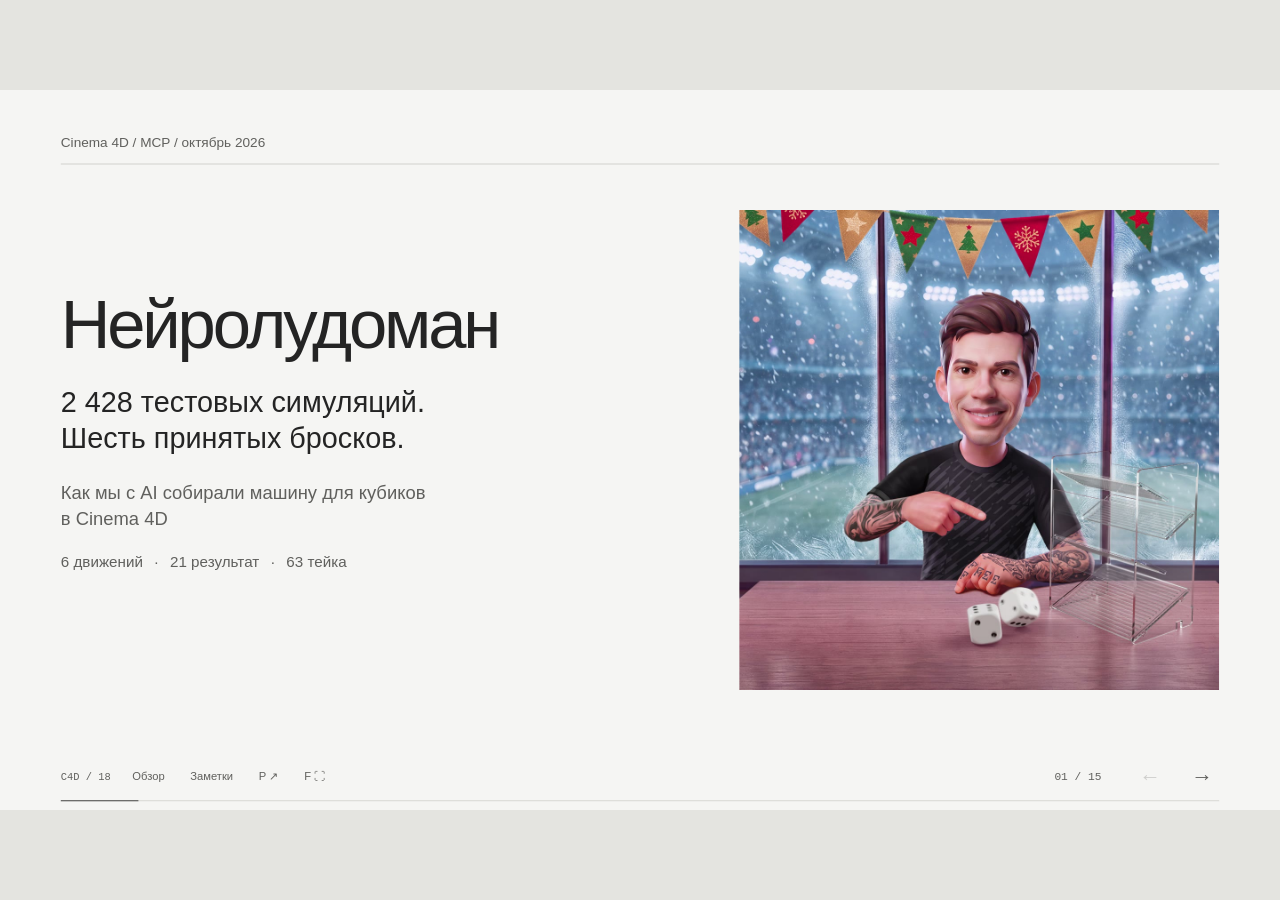
==== commit 25f59480: "Show final animation first, real collision frame, and human review role" ====
--- a/index.html
+++ b/index.html
@@ -4,15 +4,15 @@
 <meta charset="utf-8"><meta name="viewport" content="width=device-width,initial-scale=1">
 <link rel="icon" href="data:,">
 <meta name="color-scheme" content="light"><title>Нейролудоман · разбор кейса Cinema 4D</title>
-<meta name="description" content="Разбор работы над анимацией кубиков в Cinema 4D через MCP: физика, Alembic, варианты результата и рендер."><link rel="stylesheet" href="style.css">
+<meta name="description" content="Разбор работы над анимацией кубиков в Cinema 4D через MCP: физика, Alembic, варианты результата и рендер."><link rel="stylesheet" href="style.css?v=095f09c9d2f7">
 </head>
 <body>
 <div id="stage" class="stage">
 <main id="deck" aria-label="Презентация: Нейролудоман">
 
 <section class="slide cover dark active" data-theme="paper" data-title="Нейролудоман" data-time="35">
- <div class="cover-copy"><p class="eyebrow reveal">Cinema 4D / MCP / октябрь 2026</p><h1 class="reveal">Нейролудоман</h1><p class="lead reveal">2 428 симуляций ради<br>шести удачных бросков</p><p class="cover-context reveal">Как мы с AI собирали машину для кубиков<br>в Cinema 4D</p><div class="cover-meta reveal">6 движений <span>·</span> 21 результат <span>·</span> 63 тейка</div></div>
- <figure class="hero-media reveal"><img src="assets/machine-render.png" alt="Рабочий рендер стеклянной машины с двумя кубиками"></figure>
+ <div class="cover-copy"><p class="eyebrow reveal">Cinema 4D / MCP / октябрь 2026</p><h1 class="reveal">Нейролудоман</h1><p class="lead reveal">2 428 тестовых симуляций.<br>Шесть принятых бросков.</p><p class="cover-context reveal">Как мы с AI собирали машину для кубиков<br>в Cinema 4D</p><div class="cover-meta reveal">6 движений <span>·</span> 21 результат <span>·</span> 63 тейка</div></div>
+ <figure class="hero-media reveal"><video src="assets/final-render.mp4" poster="assets/final-render.jpg" autoplay loop muted playsinline preload="metadata" aria-label="Итоговая анимация машины и кубиков"></video></figure>
  <template class="notes">Мы начали с фотографии аппарата, в который бросают кубики. Потом задача выросла: крупные кубики для мобильного экрана, правдоподобная физика, заданные числа, несколько движений и слои для композа. Я задавал визуальные требования и принимал результат. Агент работал с Cinema 4D через MCP, создавал сцену, готовил эксперименты и проверки. Покажу решения, которые оказались полезными, и места, где мы потратили лишние итерации.
 Источник: переписка проекта; рабочий рендер из export; финальный results_manifest.json.</template>
 </section>
@@ -42,7 +42,13 @@
 Источник: переписка о нативном сетапе и размере кубиков; исходники физики; variants18.py и build18.py.</template>
 </section>
 
-<section class="slide paper intersection-problem" data-theme="paper" data-title="Запекли физику и поправили траекторию" data-time="50"><p class="eyebrow reveal">03 / Что было не так</p><h2 class="reveal">Запекли физику и поправили траекторию</h2><div class="bake-sequence reveal"><span>Рассчитали физику</span><i>→</i><span>Запекли движение в кэш</span><i>→</i><span>Поправили траекторию</span></div><p class="manual-request reveal">Я попросил агента попробовать вручную отодвинуть кубики от платформ,<br>взяв за основу запечённую симуляцию и сохранив вращение.</p><figure class="intersection-proof reveal"><img src="assets/intersection-frame04.svg?v=2" alt="Боковая проекция кубика A и верхней платформы: пересечение до исправления и отсутствие пересечения после сдвига" data-zoom><figcaption>По сохранённым данным сцены · кубик A · кадр 4 · верхняя платформа</figcaption></figure><p class="takeaway">Версию 11 приняли. Но для каждого нового броска такую правку пришлось бы повторять.</p><template class="notes">Сначала рассчитали настоящую физику и запекли движение кубиков. Затем я попросил агента на основе этого кэша попробовать вручную поправить траекторию: отодвинуть кубики от видимых платформ, по возможности сохранив исходное движение и вращение. Поправки положения записали отдельно от исходной анимации, чтобы их можно было редактировать. Вращение оставили исходным. Этот эксперимент версии 11 приняли. Для новых бросков пришлось бы повторять коррекцию, поэтому дальше попробовали изменить коллайдеры платформ.
+<section class="slide paper real-intersection" data-theme="paper" data-title="Пересечение было видно в рендере" data-time="25"><p class="eyebrow reveal">Проблема / Ранний рендер</p><h2 class="reveal">Платформа проходила сквозь кубики</h2><div class="real-intersection-layout"><div class="reveal"><p>Коллайдеры были меньше видимых кубиков.</p><p>Физика считала контакт корректным, но геометрия пересекала стекло.</p><p class="small-copy">На следующем слайде:<br>как пробовали исправить это<br>поверх запечённого движения.</p></div><figure class="reveal"><img src="assets/intersection-render.png" alt="Фрагмент раннего рендера: верхняя платформа проходит через нижнюю часть обоих кубиков" data-zoom><figcaption>Исходный рендер · 27 октября · 0,16 с · фрагмент без ретуши</figcaption></figure></div><template class="notes">Это реальный кадр раннего видео, а не схема и не реконструкция. Верхняя платформа проходит через видимую геометрию кубиков. Кадр показывает визуальную проблему; он не является точной парой «до» для кадра 4 версии 11 на следующем слайде. Размытие движения сохранено из оригинала. Источник: export/2026-10-27_BB_Other_Smolov_Table_Ref_1080x1080px_01_01_02.mp4, время 0,16 с; область x=660, y=500, 400×285 пикселей.</template></section>
+
+<section class="slide paper intersection-problem" data-theme="paper" data-title="Ручная правка запечённой физики" data-time="50"><p class="eyebrow reveal">03 / Эксперимент в версии 11</p><h2 class="reveal">Ручная правка запечённой физики</h2>
+<div class="cache-edit-layout">
+<div class="cache-edit-copy reveal"><p class="cache-intro">Сначала рассчитали физику<br>и запекли движение в кэш.</p><p class="cache-request">Я попросил агента вручную отодвинуть кубики от платформ, сохранив вращение.</p><p class="cache-method">Поправки положения записали отдельно от исходной анимации.</p></div>
+<div class="cache-comparison reveal"><figure><h3>До правки</h3><img src="assets/intersection-before.svg" alt="До правки: красным выделено пересечение кубика с платформой" data-zoom><figcaption><span class="collision-key"></span>Кубик пересекает платформу</figcaption></figure><figure><h3>После сдвига</h3><img src="assets/intersection-after.svg" alt="После правки: кубик поднят над платформой, его вращение сохранено" data-zoom><figcaption>Вращение осталось прежним</figcaption></figure><p class="cache-source">По данным сцены · кубик A · кадр 4 · верхняя платформа</p></div>
+</div><p class="takeaway">Версию 11 приняли. Для каждого нового броска правку пришлось бы повторять.</p><template class="notes">Сначала рассчитали настоящую физику и запекли движение кубиков. Затем я попросил агента на основе этого кэша попробовать вручную поправить траекторию: отодвинуть кубики от видимых платформ, по возможности сохранив исходное движение и вращение. Поправки положения записали отдельно от исходной анимации, чтобы их можно было редактировать. Вращение оставили исходным. Этот эксперимент версии 11 приняли. Для новых бросков пришлось бы повторять коррекцию, поэтому дальше попробовали изменить коллайдеры платформ.
 
 Это боковая проекция сохранённой геометрии, а не скриншот Cinema 4D. Взяты реальные точки модели и положение верхней платформы из manual11_source.json: кубик A, кадр 4. Слева исходное положение; красным выделена область пересечения проекций кубика и платформы. Пространственное пересечение этого кадра также подтверждается проверкой по разделяющим осям. Справа к тем же точкам применён сохранённый сдвиг из manual11_solution.json. Вращение не меняется. Толщина поверхности платформы в данных учитывает верх рёбер. Этот пример показывает ручную коррекцию версии 11, а не результат поздней настройки коллайдеров. Для камеры были важны первая и третья платформы; скрытые пересечения со второй, нижней и задней стенкой допускались.</template></section>
 
@@ -69,7 +75,7 @@
 Источник: results18_manifest_final.json; variants18.py; build18.py. Матрица на слайде построена из финального манифеста. Ещё обнаружился визуальный перекос: сортировка пар давала большую цифру преимущественно ближнему кубику. Порядок хранения пары и назначение кубикам разделили; среди 15 непарных результатов большая цифра теперь на дальнем кубике в 8 случаях, на ближнем в 7.</template>
 </section>
 
-<section class="slide paper video-slide" data-theme="paper" data-title="T06: заменили сид" data-time="65"><p class="eyebrow reveal">07 / Проверка движения</p><h2 class="reveal">T06: заменили сид</h2><div class="comparison comparison-large reveal" data-sync="quality"><figure><video src="assets/t06-before-landing.mp4" autoplay loop muted playsinline preload="auto" aria-label="T06 до замены сида"></video><figcaption>До · сид 531638</figcaption></figure><figure><video src="assets/t06-after-landing.mp4" autoplay loop muted playsinline preload="auto" aria-label="Принятый T06"></video><figcaption>Принято · сид 293535</figcaption></figure></div><p class="media-caption">Кадры 40–75 · 25 fps · без ручной правки движения</p><template class="notes">Правильные верхние грани и попадание в зону ещё не означают, что бросок выглядит естественно. Мы оценивали остаточное вращение при малом перемещении и повторное движение после почти полной остановки. Но эти численные признаки были эвристиками, а не полноценной оценкой правдоподобия. В T06 я продолжал замечать доворот, хотя технические проверки проходили. В сравнении показан фрагмент кадров 40–75 двух сидов при 25 кадрах в секунду. У принятого варианта заметное движение заканчивается примерно к 55-му кадру. Поэтому после численных проверок мы смотрели анимацию.
+<section class="slide paper video-slide" data-theme="paper" data-title="Попасть в зону недостаточно" data-time="65"><p class="eyebrow reveal">07 / Проверка движения</p><h2 class="reveal">Попасть в зону недостаточно</h2><div class="review-roles reveal"><p><span>Агент</span>Считает физику и проверяет попадание в зону.</p><p><span>Я</span>Смотрю превью и принимаю движение.</p></div><div class="comparison comparison-large reveal" data-sync="quality"><figure><video src="assets/t06-before-landing.mp4" autoplay loop muted playsinline preload="auto" aria-label="T06 до замены сида"></video><figcaption>Не приняли: доворот · сид 531638</figcaption></figure><figure><video src="assets/t06-after-landing.mp4" autoplay loop muted playsinline preload="auto" aria-label="Принятый T06"></video><figcaption>Приняли · сид 293535</figcaption></figure></div><p class="media-caption">Кадры 40–75 · 25 fps · без ручной правки движения</p><template class="notes">Правильные верхние грани и попадание в зону ещё не означают, что бросок выглядит естественно. Мы оценивали остаточное вращение при малом перемещении и повторное движение после почти полной остановки. Но эти численные признаки были эвристиками, а не полноценной оценкой правдоподобия. В T06 я продолжал замечать доворот, хотя технические проверки проходили. В сравнении показан фрагмент кадров 40–75 двух сидов при 25 кадрах в секунду. У принятого варианта заметное движение заканчивается примерно к 55-му кадру. Поэтому после численных проверок мы смотрели анимацию.
 Источник: обратная связь по T06; repair18.py; исходные кадры сидов 531638 и 293535; t06_round3/verified.json.
 
 В одном журнале осталось 520 проверок, не прошедших заданный фильтр. Попадание двух крупных кубиков в узкую область сильно ограничивало выбор. Вернулись к кандидату из ранних тестов. Его контрольная сетка выходила за границу примерно на четверть миллиметра; этот допуск обсудили перед приёмкой. Движение при этом не сдвигали вручную и алгоритм не меняли. Этот вариант приняли. В следующий раз я бы согласовал допуски до перебора. Журнал с параметрами и результатами помог вернуться к раннему варианту.
@@ -115,10 +121,10 @@
 </section>
 <section class="slide paper finale-slide" data-theme="paper" data-title="Результат" data-time="10"><div class="finale-label reveal"><p class="eyebrow">Финал</p><h2>Вот что<br>получилось</h2></div><figure class="finale-video reveal"><video src="assets/final-render.mp4" poster="assets/final-render.jpg" autoplay loop muted playsinline controls preload="metadata" aria-label="Итоговый рендер машины и броска кубиков"></video></figure><template class="notes">Итоговое видео, предоставленное автором. Воспроизводится автоматически без звука и повторяется по кругу. Можно оставить на экране во время вопросов.</template></section>
 </main>
-<footer class="hud" aria-label="Управление презентацией"><div class="hud-left"><span class="deck-mark">C4D / 18</span><button id="overview-toggle" title="Обзор слайдов (O)">Обзор</button><button id="notes-toggle" title="Заметки докладчика (N)">Заметки</button><button id="presenter-toggle" title="Заметки в отдельном окне (P)">P ↗</button><button id="fullscreen-toggle" title="Полный экран (F)">F ⛶</button></div><div class="hud-right"><span id="counter" aria-live="polite">01 / 14</span><button id="prev" aria-label="Предыдущий слайд">←</button><button id="next" aria-label="Следующий слайд">→</button></div><div class="progress-track"><div id="progress"></div></div></footer>
+<footer class="hud" aria-label="Управление презентацией"><div class="hud-left"><span class="deck-mark">C4D / 18</span><button id="overview-toggle" title="Обзор слайдов (O)">Обзор</button><button id="notes-toggle" title="Заметки докладчика (N)">Заметки</button><button id="presenter-toggle" title="Заметки в отдельном окне (P)">P ↗</button><button id="fullscreen-toggle" title="Полный экран (F)">F ⛶</button></div><div class="hud-right"><span id="counter" aria-live="polite">01 / 15</span><button id="prev" aria-label="Предыдущий слайд">←</button><button id="next" aria-label="Следующий слайд">→</button></div><div class="progress-track"><div id="progress"></div></div></footer>
 <aside id="notes" class="notes-panel" aria-label="Заметки докладчика" hidden><div><p class="micro">Заметки докладчика · N закрыть</p><button id="notes-close" aria-label="Закрыть заметки">×</button></div><h3 id="notes-title"></h3><p id="notes-body"></p></aside>
 <div id="overview" class="overview" hidden><header><h2>Содержание</h2><button id="overview-close">Закрыть · Esc</button></header><div id="overview-items"></div></div>
 </div>
 <dialog id="image-viewer" aria-label="Изображение крупным планом"><button id="image-close" aria-label="Закрыть изображение">Закрыть · Esc</button><img id="image-large" alt=""></dialog>
-<script src="assets/case-data.js"></script><script src="deck.js"></script>
+<script src="assets/case-data.js?v=a1bd03edcbb6"></script><script src="deck.js?v=74671be76ba9"></script>
 </body></html>
--- a/style.css
+++ b/style.css
@@ -33,3 +33,10 @@
 .cover h1{font-size:86px;letter-spacing:-4px}.cover .lead{font-size:36px;line-height:1.25;color:var(--ink)}.cover-context{font-size:23px;color:var(--soft);line-height:1.4;margin-top:30px}.cover-meta{margin-top:27px}.finale-label{position:absolute;left:76px;top:100px;width:330px}.finale-label h2{font-size:48px}.finale-video{margin:auto 95px auto auto}.finale-video video{width:740px;height:740px;object-fit:contain}.matrix caption{color:var(--soft)!important}
 
 .finale-video{position:absolute;top:54px;right:95px;margin:0}
+
+/* Cache correction: explanatory column and two equally scaled comparisons. */
+.intersection-problem h2{font-size:54px}.cache-edit-layout{display:grid;grid-template-columns:340px 1fr;gap:55px;margin-top:42px}.cache-edit-copy{padding-top:4px}.cache-intro{font-size:25px;line-height:1.4;color:var(--soft)}.cache-request{font-size:29px;line-height:1.3;margin-top:30px}.cache-method{font-size:21px;line-height:1.4;color:var(--soft);margin-top:30px}.cache-comparison{display:grid;grid-template-columns:1fr 1fr;gap:0 24px;min-width:0;border-left:1px solid var(--rule);padding-left:28px}.cache-comparison figure{min-width:0}.cache-comparison h3{font-size:27px;margin:0 0 10px}.cache-comparison img{width:100%;height:400px;object-fit:contain}.cache-comparison figcaption{font-size:20px;margin-top:6px;white-space:nowrap}.collision-key{display:inline-block;width:9px;height:9px;background:var(--accent);margin-right:8px}.cache-source{grid-column:1/-1;font-size:16px;color:var(--soft);margin-top:24px}.intersection-problem .takeaway{font-size:23px}
+
+.cache-comparison img{height:380px}
+
+.cover-copy{width:800px}.hero-media{right:76px;top:150px;width:600px;height:600px}.hero-media video{width:600px;height:600px;object-fit:contain}.real-intersection h2{font-size:52px}.real-intersection-layout{display:grid;grid-template-columns:380px 1fr;gap:70px;margin-top:48px}.real-intersection-layout p{font-size:28px;line-height:1.35;margin-bottom:28px}.real-intersection-layout .small-copy{font-size:21px;color:var(--soft);margin-top:45px}.real-intersection-layout img{width:100%;height:540px;object-fit:contain;background:#000}.real-intersection-layout figcaption{font-size:17px;margin-top:13px}.review-roles{display:grid;grid-template-columns:1fr 1fr;gap:40px;margin-top:25px}.review-roles p{font-size:23px;line-height:1.35}.review-roles span{display:block;font-size:17px;color:var(--accent);margin-bottom:7px}.video-slide .comparison-large{margin-top:24px;width:1040px;gap:40px}.video-slide .comparison-large video{height:410px}.video-slide .comparison-large figcaption{font-size:22px}.video-slide .media-caption{margin-top:15px}
